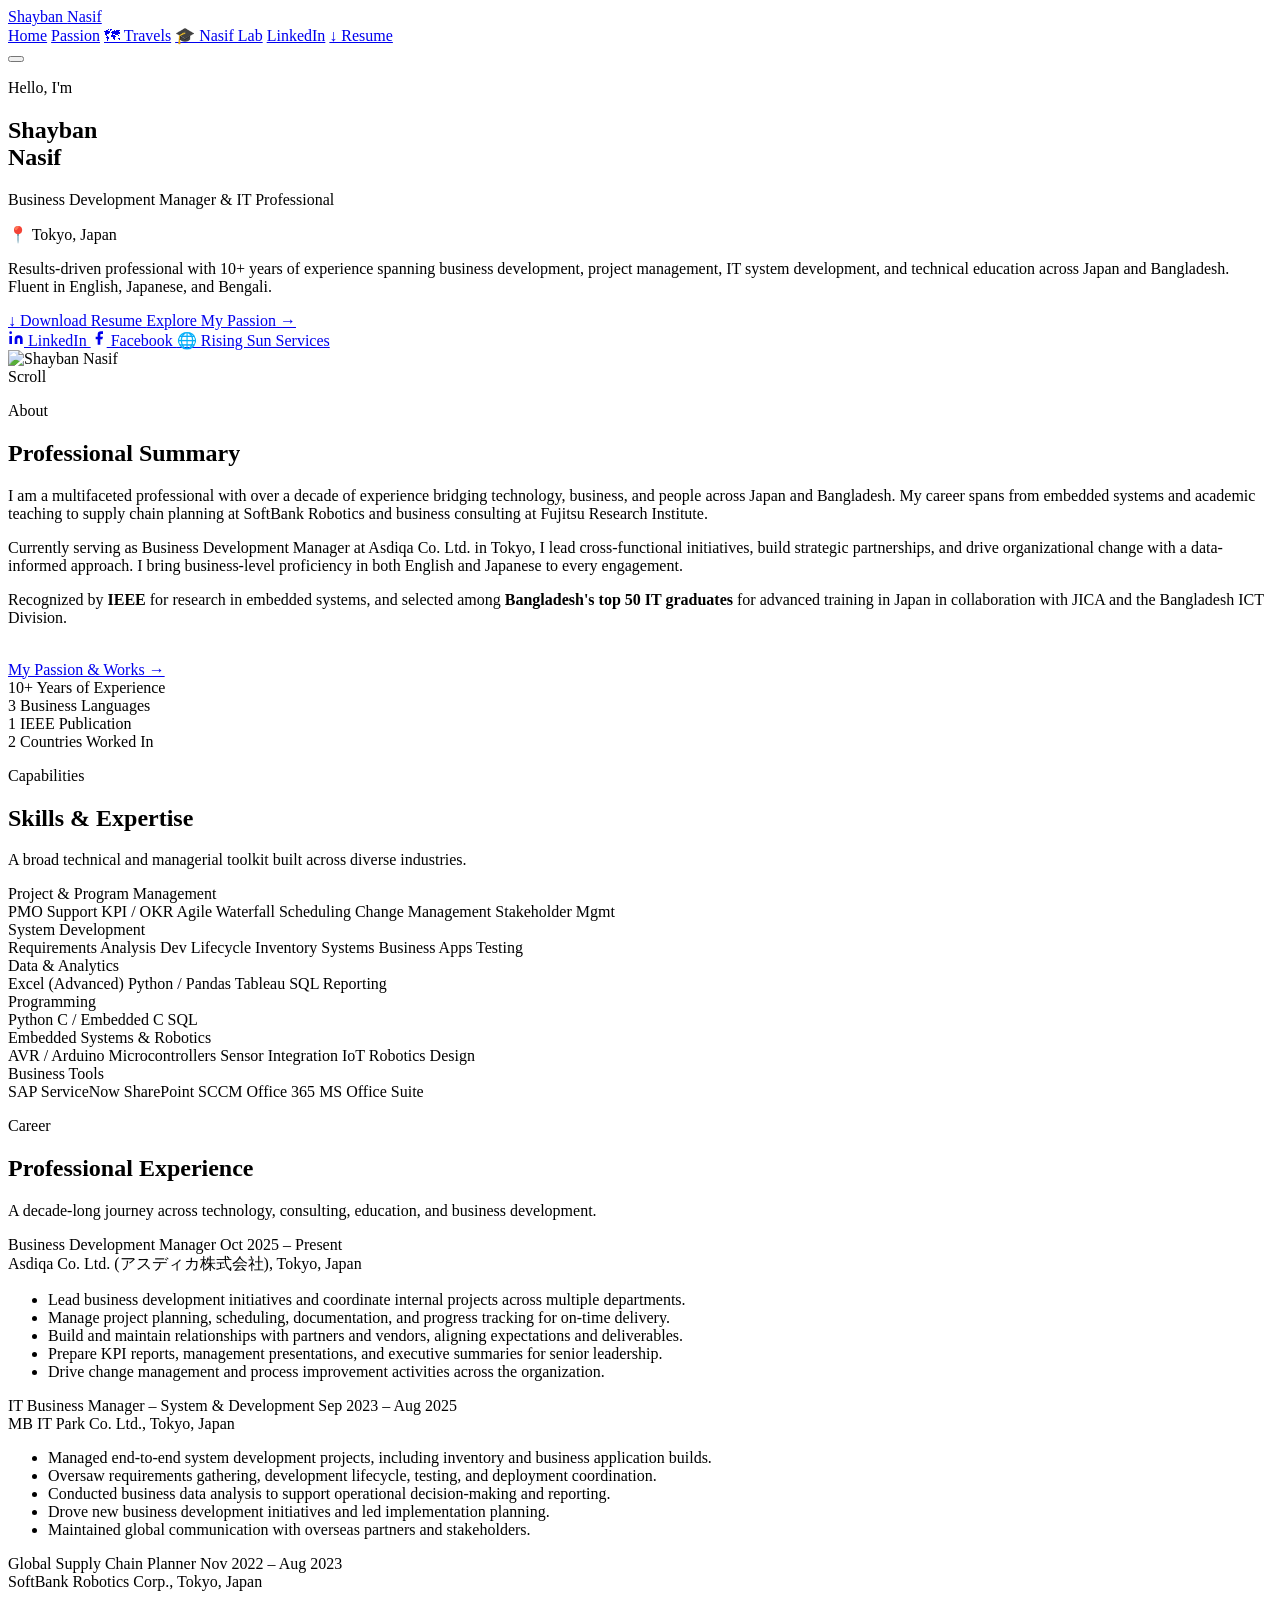
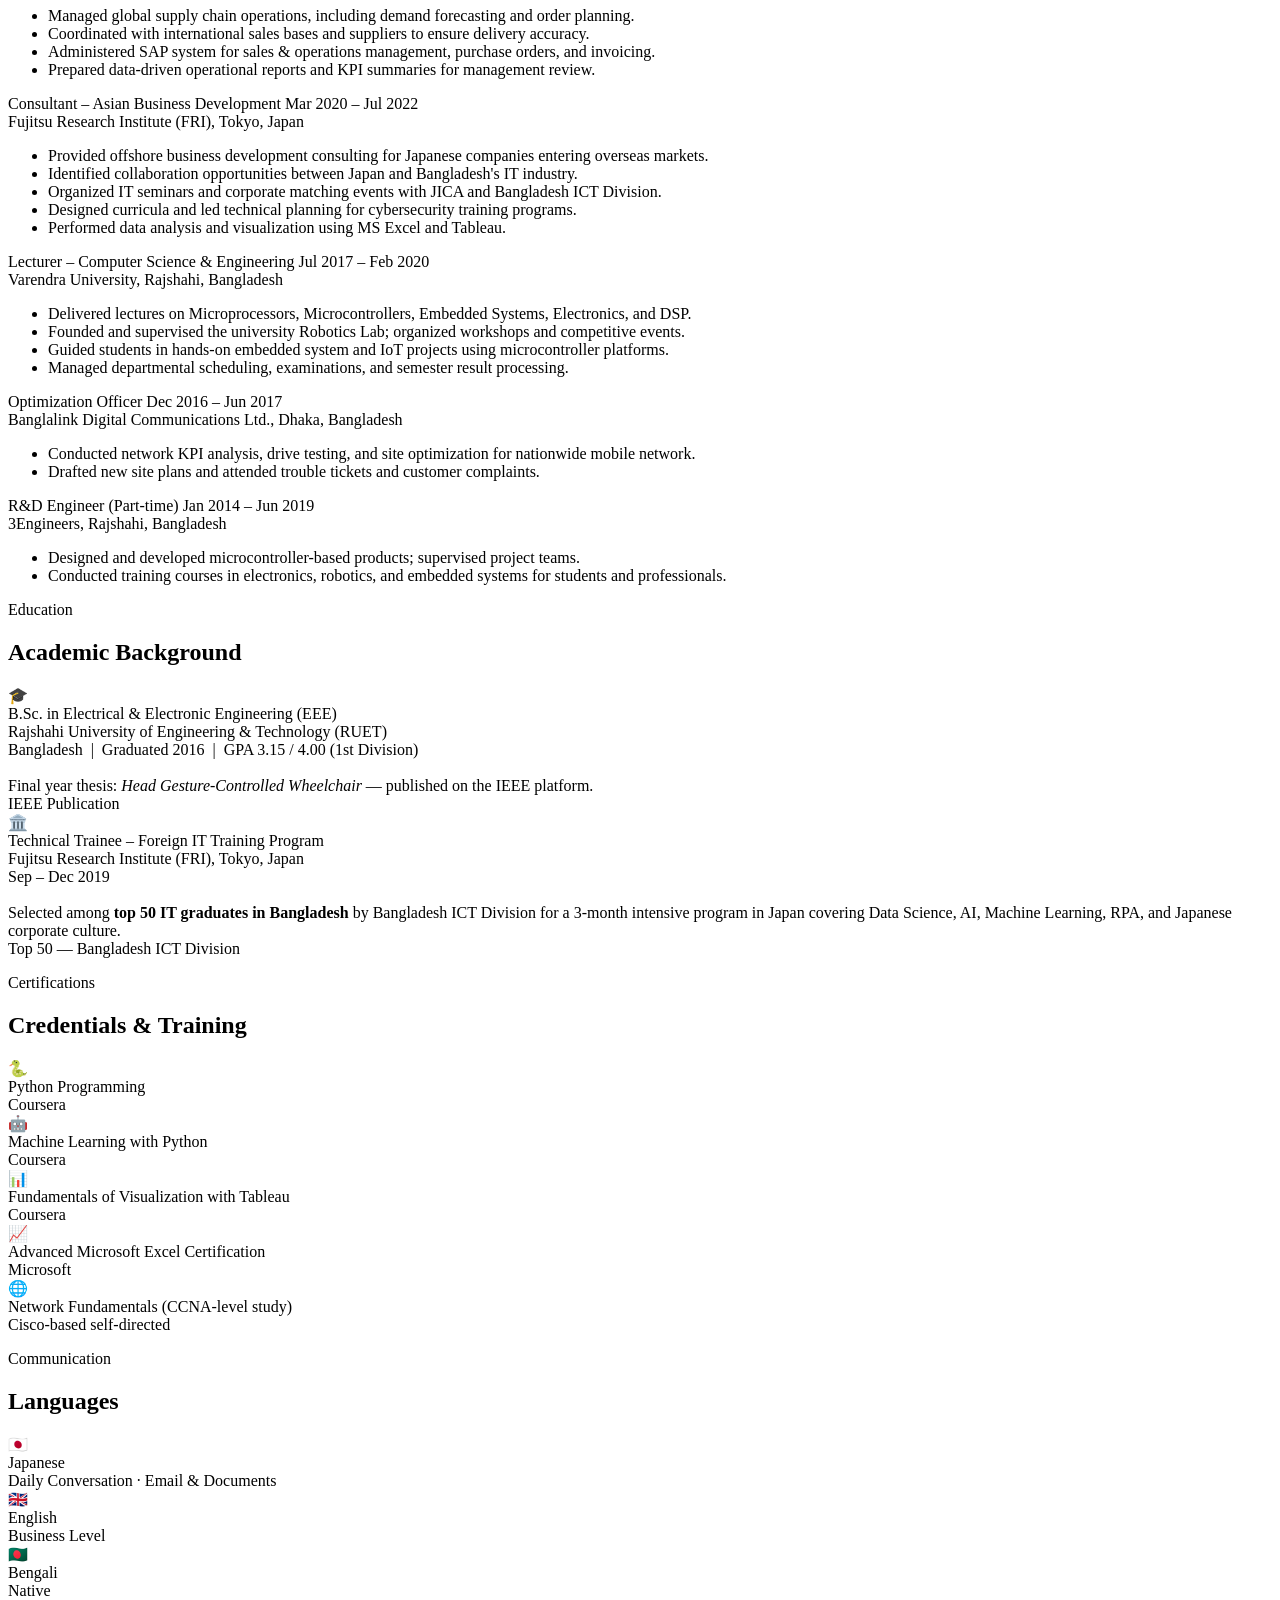
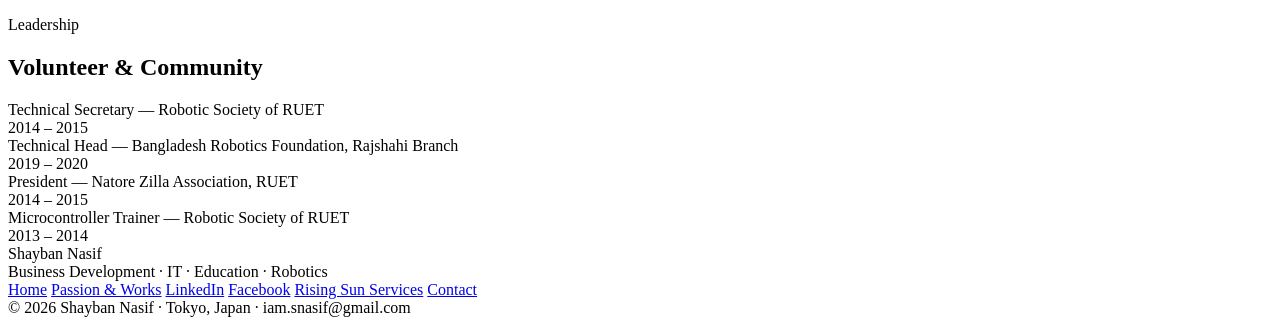
==== index.html @ 91ec0992 "Add files via upload" ====
<!DOCTYPE html>
<html lang="en">
<head>
  <meta charset="UTF-8">
  <meta name="viewport" content="width=device-width, initial-scale=1.0">
  <meta name="description" content="Shayban Nasif — Business Development Manager & IT Professional based in Tokyo, Japan.">
  <title>Shayban Nasif — Professional Profile</title>
  <link rel="stylesheet" href="css/styles.css">

  <!-- Open Graph -->
  <meta property="og:title"       content="Shayban Nasif — Professional Profile">
  <meta property="og:description" content="10+ years of experience in IT, business development & system management across Japan and Bangladesh.">
  <meta property="og:type"        content="website">
</head>
<body>

<!-- ══════════════════ NAVIGATION ══════════════════ -->
<nav class="nav">
  <a href="index.html" class="nav-logo-text">Shayban <span>Nasif</span></a>

  <div class="nav-links">
    <a href="index.html"   class="nav-link active">Home</a>
    <a href="passion.html" class="nav-link">Passion</a>
    <a href="tourism.html" class="nav-link">🗺 Travels</a>
    <a href="learn.html"   class="nav-link">🎓 Nasif Lab</a>
    <a href="https://www.linkedin.com/in/shayban-nasif-tonmoy/" target="_blank" rel="noopener"
       class="nav-link ext">LinkedIn</a>
    <a href="../Resumes/Shayban_Nasif_Resume_2026.html" download class="nav-resume-btn">
      ↓ Resume
    </a>
  </div>

  <button class="hamburger" aria-label="Toggle menu">
    <span></span><span></span><span></span>
  </button>
</nav>


<!-- ══════════════════ HERO ══════════════════ -->
<section class="hero">
  <div class="hero-grid">

    <!-- Copy -->
    <div class="hero-copy">
      <p class="hero-eyebrow">Hello, I'm</p>

      <h1 class="hero-name">Shayban<br>Nasif</h1>

      <p class="hero-title">Business Development Manager &amp; IT Professional</p>
      <p class="hero-location">
        <span>📍</span> Tokyo, Japan
      </p>

      <p class="hero-summary">
        Results-driven professional with 10+ years of experience spanning business development,
        project management, IT system development, and technical education across Japan and
        Bangladesh. Fluent in English, Japanese, and Bengali.
      </p>

      <div class="hero-actions">
        <a href="../Resumes/Shayban_Nasif_Resume_2026.html" download class="btn-primary">
          ↓ Download Resume
        </a>
        <a href="passion.html" class="btn-secondary">
          Explore My Passion →
        </a>
      </div>

      <div class="hero-social">
        <a href="https://www.linkedin.com/in/shayban-nasif-tonmoy/" target="_blank" rel="noopener"
           class="social-link">
          <svg width="16" height="16" viewBox="0 0 24 24" fill="currentColor">
            <path d="M16 8a6 6 0 0 1 6 6v7h-4v-7a2 2 0 0 0-2-2 2 2 0 0 0-2 2v7h-4v-7a6 6 0 0 1 6-6z"/>
            <rect x="2" y="9" width="4" height="12"/><circle cx="4" cy="4" r="2"/>
          </svg>
          LinkedIn
        </a>
        <span class="social-divider"></span>
        <a href="https://www.facebook.com/shaybannasif.tonmoy/" target="_blank" rel="noopener"
           class="social-link">
          <svg width="16" height="16" viewBox="0 0 24 24" fill="currentColor">
            <path d="M18 2h-3a5 5 0 0 0-5 5v3H7v4h3v8h4v-8h3l1-4h-4V7a1 1 0 0 1 1-1h3z"/>
          </svg>
          Facebook
        </a>
        <span class="social-divider"></span>
        <a href="https://risingsunservices.jp/" target="_blank" rel="noopener"
           class="social-link">
          🌐 Rising Sun Services
        </a>
      </div>
    </div>

    <!-- Photo -->
    <div class="hero-photo">
      <div class="photo-ring">
        <div class="photo-inner">
          <img src="assets/profile.jpg" alt="Shayban Nasif">
          <div class="photo-initials" style="display:none;align-items:center;justify-content:center;">SN</div>
        </div>
      </div>
    </div>

  </div><!-- /hero-grid -->

  <div class="scroll-hint">
    <span>Scroll</span>
    <div class="scroll-hint-arrow"></div>
  </div>
</section>


<!-- ══════════════════ PROFESSIONAL SUMMARY ══════════════════ -->
<section class="section section-alt" id="about">
  <div class="section-inner">

    <div class="section-header fade-in">
      <p class="section-label">About</p>
      <h2 class="section-title">Professional Summary</h2>
    </div>

    <div class="summary-grid">
      <div class="summary-text fade-in">
        <p>
          I am a multifaceted professional with over a decade of experience bridging technology,
          business, and people across Japan and Bangladesh. My career spans from embedded systems
          and academic teaching to supply chain planning at SoftBank Robotics and business
          consulting at Fujitsu Research Institute.
        </p>
        <p>
          Currently serving as Business Development Manager at Asdiqa Co. Ltd. in Tokyo, I lead
          cross-functional initiatives, build strategic partnerships, and drive organizational
          change with a data-informed approach. I bring business-level proficiency in both
          English and Japanese to every engagement.
        </p>
        <p>
          Recognized by <strong>IEEE</strong> for research in embedded systems, and selected
          among <strong>Bangladesh's top 50 IT graduates</strong> for advanced training in Japan
          in collaboration with JICA and the Bangladesh ICT Division.
        </p>
        <br>
        <a href="passion.html" class="btn-outline-navy">
          My Passion &amp; Works →
        </a>
      </div>

      <div class="stats-grid fade-in fade-in-delay-1">
        <div class="stat-card">
          <span class="stat-number">10+</span>
          <span class="stat-label">Years of Experience</span>
        </div>
        <div class="stat-card">
          <span class="stat-number">3</span>
          <span class="stat-label">Business Languages</span>
        </div>
        <div class="stat-card">
          <span class="stat-number">1</span>
          <span class="stat-label">IEEE Publication</span>
        </div>
        <div class="stat-card">
          <span class="stat-number">2</span>
          <span class="stat-label">Countries Worked In</span>
        </div>
      </div>
    </div>

  </div>
</section>


<!-- ══════════════════ CORE COMPETENCIES ══════════════════ -->
<section class="section" id="skills">
  <div class="section-inner">

    <div class="section-header fade-in">
      <p class="section-label">Capabilities</p>
      <h2 class="section-title">Skills &amp; Expertise</h2>
      <p class="section-subtitle">A broad technical and managerial toolkit built across diverse industries.</p>
    </div>

    <div class="skills-categories">

      <div class="skill-category fade-in">
        <div class="skill-cat-title">Project &amp; Program Management</div>
        <div class="skill-tags">
          <span class="skill-tag">PMO Support</span>
          <span class="skill-tag">KPI / OKR</span>
          <span class="skill-tag">Agile</span>
          <span class="skill-tag">Waterfall</span>
          <span class="skill-tag">Scheduling</span>
          <span class="skill-tag">Change Management</span>
          <span class="skill-tag">Stakeholder Mgmt</span>
        </div>
      </div>

      <div class="skill-category fade-in fade-in-delay-1">
        <div class="skill-cat-title">System Development</div>
        <div class="skill-tags">
          <span class="skill-tag">Requirements Analysis</span>
          <span class="skill-tag">Dev Lifecycle</span>
          <span class="skill-tag">Inventory Systems</span>
          <span class="skill-tag">Business Apps</span>
          <span class="skill-tag">Testing</span>
        </div>
      </div>

      <div class="skill-category fade-in fade-in-delay-2">
        <div class="skill-cat-title">Data &amp; Analytics</div>
        <div class="skill-tags">
          <span class="skill-tag">Excel (Advanced)</span>
          <span class="skill-tag">Python / Pandas</span>
          <span class="skill-tag">Tableau</span>
          <span class="skill-tag">SQL</span>
          <span class="skill-tag">Reporting</span>
        </div>
      </div>

      <div class="skill-category fade-in">
        <div class="skill-cat-title">Programming</div>
        <div class="skill-tags">
          <span class="skill-tag">Python</span>
          <span class="skill-tag">C / Embedded C</span>
          <span class="skill-tag">SQL</span>
        </div>
      </div>

      <div class="skill-category fade-in fade-in-delay-1">
        <div class="skill-cat-title">Embedded Systems &amp; Robotics</div>
        <div class="skill-tags">
          <span class="skill-tag">AVR / Arduino</span>
          <span class="skill-tag">Microcontrollers</span>
          <span class="skill-tag">Sensor Integration</span>
          <span class="skill-tag">IoT</span>
          <span class="skill-tag">Robotics Design</span>
        </div>
      </div>

      <div class="skill-category fade-in fade-in-delay-2">
        <div class="skill-cat-title">Business Tools</div>
        <div class="skill-tags">
          <span class="skill-tag">SAP</span>
          <span class="skill-tag">ServiceNow</span>
          <span class="skill-tag">SharePoint</span>
          <span class="skill-tag">SCCM</span>
          <span class="skill-tag">Office 365</span>
          <span class="skill-tag">MS Office Suite</span>
        </div>
      </div>

    </div>
  </div>
</section>


<!-- ══════════════════ EXPERIENCE ══════════════════ -->
<section class="section section-alt" id="experience">
  <div class="section-inner">

    <div class="section-header fade-in">
      <p class="section-label">Career</p>
      <h2 class="section-title">Professional Experience</h2>
      <p class="section-subtitle">A decade-long journey across technology, consulting, education, and business development.</p>
    </div>

    <div class="timeline">

      <!-- 1 -->
      <div class="timeline-item fade-in">
        <div class="timeline-dot"></div>
        <div class="timeline-card">
          <div class="timeline-header">
            <span class="timeline-title">Business Development Manager</span>
            <span class="timeline-date">Oct 2025 – Present</span>
          </div>
          <div class="timeline-company">Asdiqa Co. Ltd. (アスディカ株式会社), Tokyo, Japan</div>
          <ul class="timeline-bullets">
            <li>Lead business development initiatives and coordinate internal projects across multiple departments.</li>
            <li>Manage project planning, scheduling, documentation, and progress tracking for on-time delivery.</li>
            <li>Build and maintain relationships with partners and vendors, aligning expectations and deliverables.</li>
            <li>Prepare KPI reports, management presentations, and executive summaries for senior leadership.</li>
            <li>Drive change management and process improvement activities across the organization.</li>
          </ul>
        </div>
      </div>

      <!-- 2 -->
      <div class="timeline-item fade-in">
        <div class="timeline-dot"></div>
        <div class="timeline-card">
          <div class="timeline-header">
            <span class="timeline-title">IT Business Manager – System &amp; Development</span>
            <span class="timeline-date">Sep 2023 – Aug 2025</span>
          </div>
          <div class="timeline-company">MB IT Park Co. Ltd., Tokyo, Japan</div>
          <ul class="timeline-bullets">
            <li>Managed end-to-end system development projects, including inventory and business application builds.</li>
            <li>Oversaw requirements gathering, development lifecycle, testing, and deployment coordination.</li>
            <li>Conducted business data analysis to support operational decision-making and reporting.</li>
            <li>Drove new business development initiatives and led implementation planning.</li>
            <li>Maintained global communication with overseas partners and stakeholders.</li>
          </ul>
        </div>
      </div>

      <!-- 3 -->
      <div class="timeline-item fade-in">
        <div class="timeline-dot"></div>
        <div class="timeline-card">
          <div class="timeline-header">
            <span class="timeline-title">Global Supply Chain Planner</span>
            <span class="timeline-date">Nov 2022 – Aug 2023</span>
          </div>
          <div class="timeline-company">SoftBank Robotics Corp., Tokyo, Japan</div>
          <ul class="timeline-bullets">
            <li>Managed global supply chain operations, including demand forecasting and order planning.</li>
            <li>Coordinated with international sales bases and suppliers to ensure delivery accuracy.</li>
            <li>Administered SAP system for sales &amp; operations management, purchase orders, and invoicing.</li>
            <li>Prepared data-driven operational reports and KPI summaries for management review.</li>
          </ul>
        </div>
      </div>

      <!-- 4 -->
      <div class="timeline-item fade-in">
        <div class="timeline-dot"></div>
        <div class="timeline-card">
          <div class="timeline-header">
            <span class="timeline-title">Consultant – Asian Business Development</span>
            <span class="timeline-date">Mar 2020 – Jul 2022</span>
          </div>
          <div class="timeline-company">Fujitsu Research Institute (FRI), Tokyo, Japan</div>
          <ul class="timeline-bullets">
            <li>Provided offshore business development consulting for Japanese companies entering overseas markets.</li>
            <li>Identified collaboration opportunities between Japan and Bangladesh's IT industry.</li>
            <li>Organized IT seminars and corporate matching events with JICA and Bangladesh ICT Division.</li>
            <li>Designed curricula and led technical planning for cybersecurity training programs.</li>
            <li>Performed data analysis and visualization using MS Excel and Tableau.</li>
          </ul>
        </div>
      </div>

      <!-- 5 -->
      <div class="timeline-item fade-in">
        <div class="timeline-dot"></div>
        <div class="timeline-card">
          <div class="timeline-header">
            <span class="timeline-title">Lecturer – Computer Science &amp; Engineering</span>
            <span class="timeline-date">Jul 2017 – Feb 2020</span>
          </div>
          <div class="timeline-company">Varendra University, Rajshahi, Bangladesh</div>
          <ul class="timeline-bullets">
            <li>Delivered lectures on Microprocessors, Microcontrollers, Embedded Systems, Electronics, and DSP.</li>
            <li>Founded and supervised the university Robotics Lab; organized workshops and competitive events.</li>
            <li>Guided students in hands-on embedded system and IoT projects using microcontroller platforms.</li>
            <li>Managed departmental scheduling, examinations, and semester result processing.</li>
          </ul>
        </div>
      </div>

      <!-- 6 -->
      <div class="timeline-item fade-in">
        <div class="timeline-dot"></div>
        <div class="timeline-card">
          <div class="timeline-header">
            <span class="timeline-title">Optimization Officer</span>
            <span class="timeline-date">Dec 2016 – Jun 2017</span>
          </div>
          <div class="timeline-company">Banglalink Digital Communications Ltd., Dhaka, Bangladesh</div>
          <ul class="timeline-bullets">
            <li>Conducted network KPI analysis, drive testing, and site optimization for nationwide mobile network.</li>
            <li>Drafted new site plans and attended trouble tickets and customer complaints.</li>
          </ul>
        </div>
      </div>

      <!-- 7 -->
      <div class="timeline-item fade-in">
        <div class="timeline-dot"></div>
        <div class="timeline-card">
          <div class="timeline-header">
            <span class="timeline-title">R&amp;D Engineer (Part-time)</span>
            <span class="timeline-date">Jan 2014 – Jun 2019</span>
          </div>
          <div class="timeline-company">3Engineers, Rajshahi, Bangladesh</div>
          <ul class="timeline-bullets">
            <li>Designed and developed microcontroller-based products; supervised project teams.</li>
            <li>Conducted training courses in electronics, robotics, and embedded systems for students and professionals.</li>
          </ul>
        </div>
      </div>

    </div><!-- /timeline -->
  </div>
</section>


<!-- ══════════════════ EDUCATION ══════════════════ -->
<section class="section" id="education">
  <div class="section-inner">

    <div class="section-header fade-in">
      <p class="section-label">Education</p>
      <h2 class="section-title">Academic Background</h2>
    </div>

    <div class="edu-grid">

      <div class="edu-card fade-in">
        <div class="edu-icon">🎓</div>
        <div class="edu-degree">B.Sc. in Electrical &amp; Electronic Engineering (EEE)</div>
        <div class="edu-school">Rajshahi University of Engineering &amp; Technology (RUET)</div>
        <div class="edu-detail">
          Bangladesh &nbsp;|&nbsp; Graduated 2016 &nbsp;|&nbsp; GPA 3.15 / 4.00 (1st Division)<br><br>
          Final year thesis: <em>Head Gesture-Controlled Wheelchair</em> — published on the
          IEEE platform.
        </div>
        <span class="edu-badge">IEEE Publication</span>
      </div>

      <div class="edu-card fade-in fade-in-delay-1">
        <div class="edu-icon">🏛️</div>
        <div class="edu-degree">Technical Trainee – Foreign IT Training Program</div>
        <div class="edu-school">Fujitsu Research Institute (FRI), Tokyo, Japan</div>
        <div class="edu-detail">
          Sep – Dec 2019<br><br>
          Selected among <strong>top 50 IT graduates in Bangladesh</strong> by Bangladesh ICT Division
          for a 3-month intensive program in Japan covering Data Science, AI, Machine Learning, RPA,
          and Japanese corporate culture.
        </div>
        <span class="edu-badge">Top 50 — Bangladesh ICT Division</span>
      </div>

    </div>
  </div>
</section>


<!-- ══════════════════ CERTIFICATIONS ══════════════════ -->
<section class="section section-alt" id="certifications">
  <div class="section-inner">

    <div class="section-header fade-in">
      <p class="section-label">Certifications</p>
      <h2 class="section-title">Credentials &amp; Training</h2>
    </div>

    <div class="cert-list">
      <div class="cert-item fade-in">
        <span class="cert-icon">🐍</span>
        <div>
          <div class="cert-name">Python Programming</div>
          <div class="cert-source">Coursera</div>
        </div>
      </div>
      <div class="cert-item fade-in fade-in-delay-1">
        <span class="cert-icon">🤖</span>
        <div>
          <div class="cert-name">Machine Learning with Python</div>
          <div class="cert-source">Coursera</div>
        </div>
      </div>
      <div class="cert-item fade-in fade-in-delay-2">
        <span class="cert-icon">📊</span>
        <div>
          <div class="cert-name">Fundamentals of Visualization with Tableau</div>
          <div class="cert-source">Coursera</div>
        </div>
      </div>
      <div class="cert-item fade-in">
        <span class="cert-icon">📈</span>
        <div>
          <div class="cert-name">Advanced Microsoft Excel Certification</div>
          <div class="cert-source">Microsoft</div>
        </div>
      </div>
      <div class="cert-item fade-in fade-in-delay-1">
        <span class="cert-icon">🌐</span>
        <div>
          <div class="cert-name">Network Fundamentals (CCNA-level study)</div>
          <div class="cert-source">Cisco-based self-directed</div>
        </div>
      </div>
    </div>

  </div>
</section>


<!-- ══════════════════ LANGUAGES ══════════════════ -->
<section class="section" id="languages">
  <div class="section-inner">

    <div class="section-header fade-in">
      <p class="section-label">Communication</p>
      <h2 class="section-title">Languages</h2>
    </div>

    <div class="lang-grid">
      <div class="lang-card fade-in">
        <div class="lang-flag">🇯🇵</div>
        <div class="lang-name">Japanese</div>
        <div class="lang-level">Daily Conversation · Email & Documents</div>
      </div>
      <div class="lang-card fade-in fade-in-delay-1">
        <div class="lang-flag">🇬🇧</div>
        <div class="lang-name">English</div>
        <div class="lang-level">Business Level</div>
      </div>
      <div class="lang-card fade-in fade-in-delay-2">
        <div class="lang-flag">🇧🇩</div>
        <div class="lang-name">Bengali</div>
        <div class="lang-level">Native</div>
      </div>
    </div>

  </div>
</section>


<!-- ══════════════════ VOLUNTEER ══════════════════ -->
<section class="section section-alt" id="volunteer">
  <div class="section-inner">

    <div class="section-header fade-in">
      <p class="section-label">Leadership</p>
      <h2 class="section-title">Volunteer &amp; Community</h2>
    </div>

    <div class="vol-grid">
      <div class="vol-item fade-in">
        <div class="vol-dot"></div>
        <div>
          <div class="vol-text">Technical Secretary — Robotic Society of RUET</div>
          <div class="vol-year">2014 – 2015</div>
        </div>
      </div>
      <div class="vol-item fade-in fade-in-delay-1">
        <div class="vol-dot"></div>
        <div>
          <div class="vol-text">Technical Head — Bangladesh Robotics Foundation, Rajshahi Branch</div>
          <div class="vol-year">2019 – 2020</div>
        </div>
      </div>
      <div class="vol-item fade-in fade-in-delay-2">
        <div class="vol-dot"></div>
        <div>
          <div class="vol-text">President — Natore Zilla Association, RUET</div>
          <div class="vol-year">2014 – 2015</div>
        </div>
      </div>
      <div class="vol-item fade-in">
        <div class="vol-dot"></div>
        <div>
          <div class="vol-text">Microcontroller Trainer — Robotic Society of RUET</div>
          <div class="vol-year">2013 – 2014</div>
        </div>
      </div>
    </div>

  </div>
</section>


<!-- ══════════════════ FOOTER ══════════════════ -->
<footer class="footer">
  <div class="footer-inner">
    <div>
      <div class="footer-name">Shayban Nasif</div>
      <div class="footer-tagline">Business Development · IT · Education · Robotics</div>
    </div>
    <div class="footer-links">
      <a href="index.html"   class="footer-link">Home</a>
      <a href="passion.html" class="footer-link">Passion &amp; Works</a>
      <a href="https://www.linkedin.com/in/shayban-nasif-tonmoy/" target="_blank" rel="noopener"
         class="footer-link">LinkedIn</a>
      <a href="https://www.facebook.com/shaybannasif.tonmoy/" target="_blank" rel="noopener"
         class="footer-link">Facebook</a>
      <a href="https://risingsunservices.jp/" target="_blank" rel="noopener"
         class="footer-link">Rising Sun Services</a>
      <a href="mailto:iam.snasif@gmail.com" class="footer-link">Contact</a>
    </div>
    <div class="footer-copy">
      © 2026 Shayban Nasif · Tokyo, Japan · iam.snasif@gmail.com
    </div>
  </div>
</footer>

<script src="js/main.js"></script>
</body>
</html>
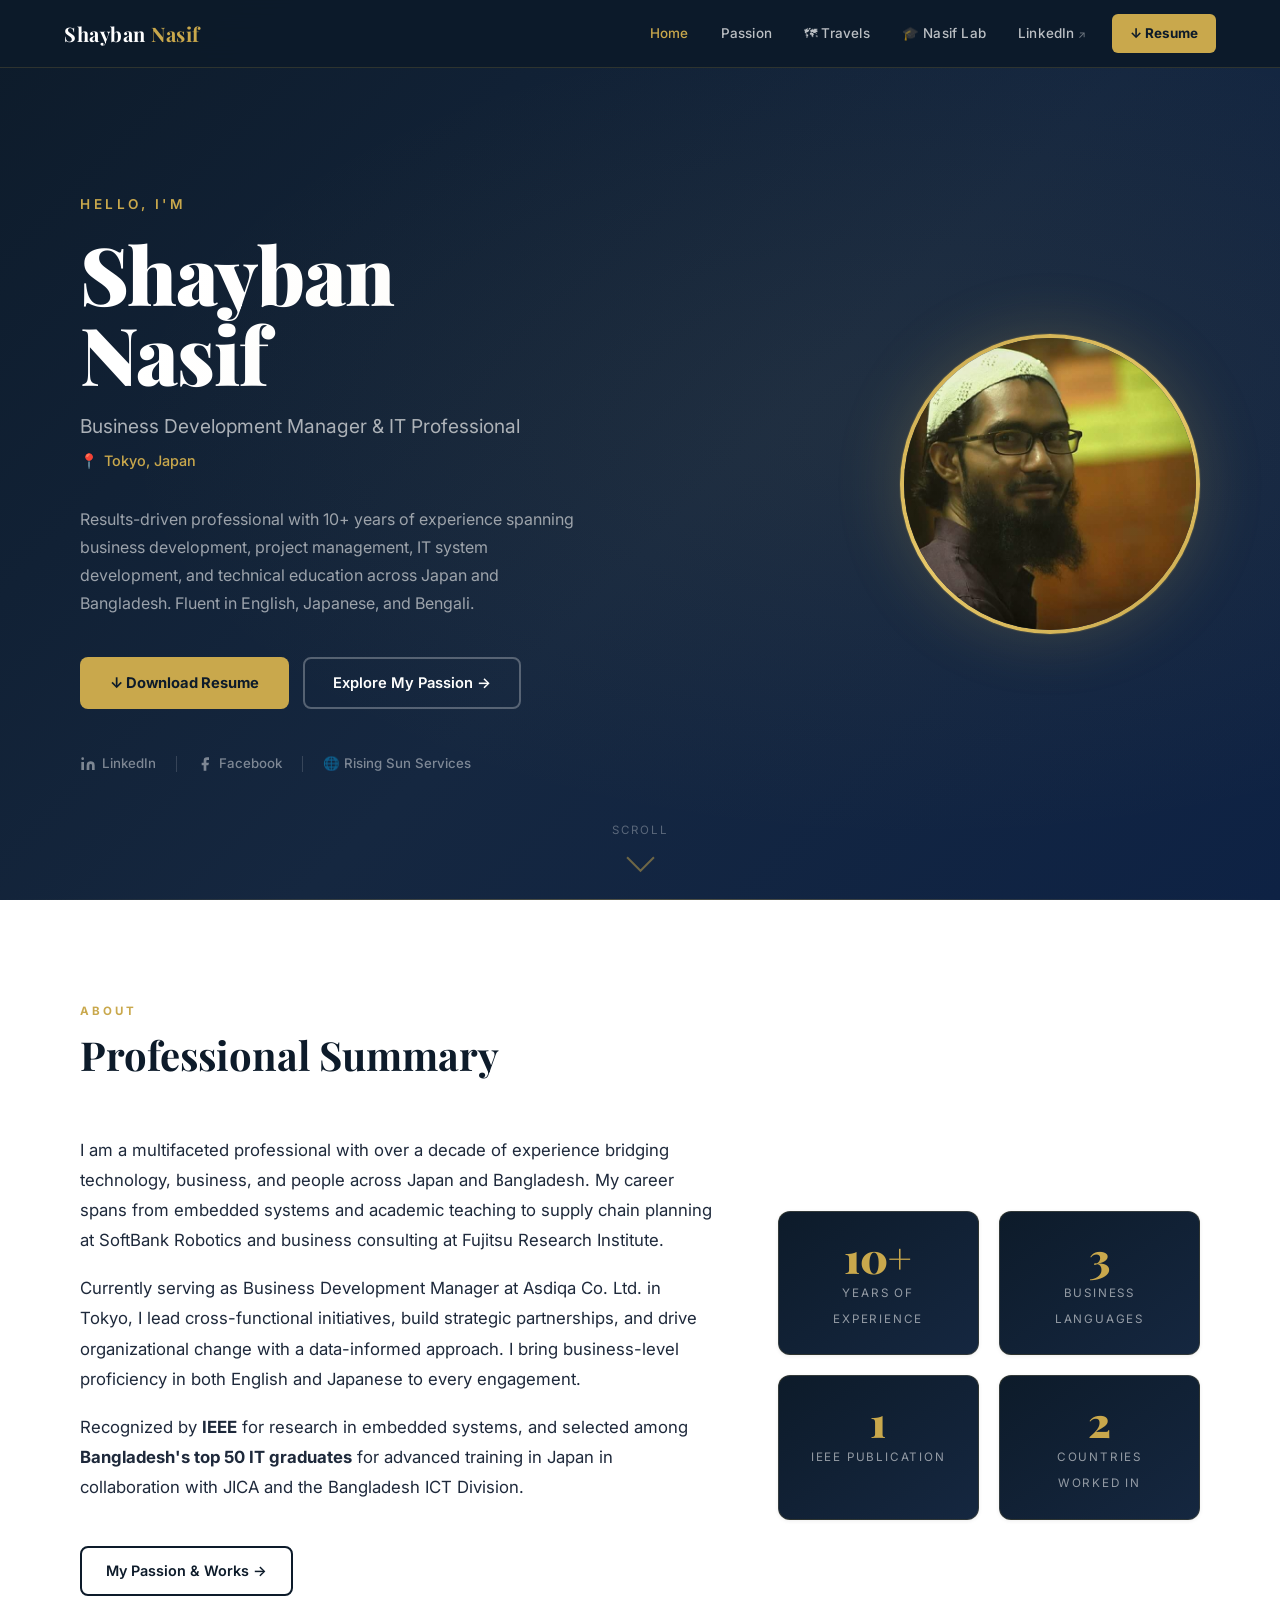
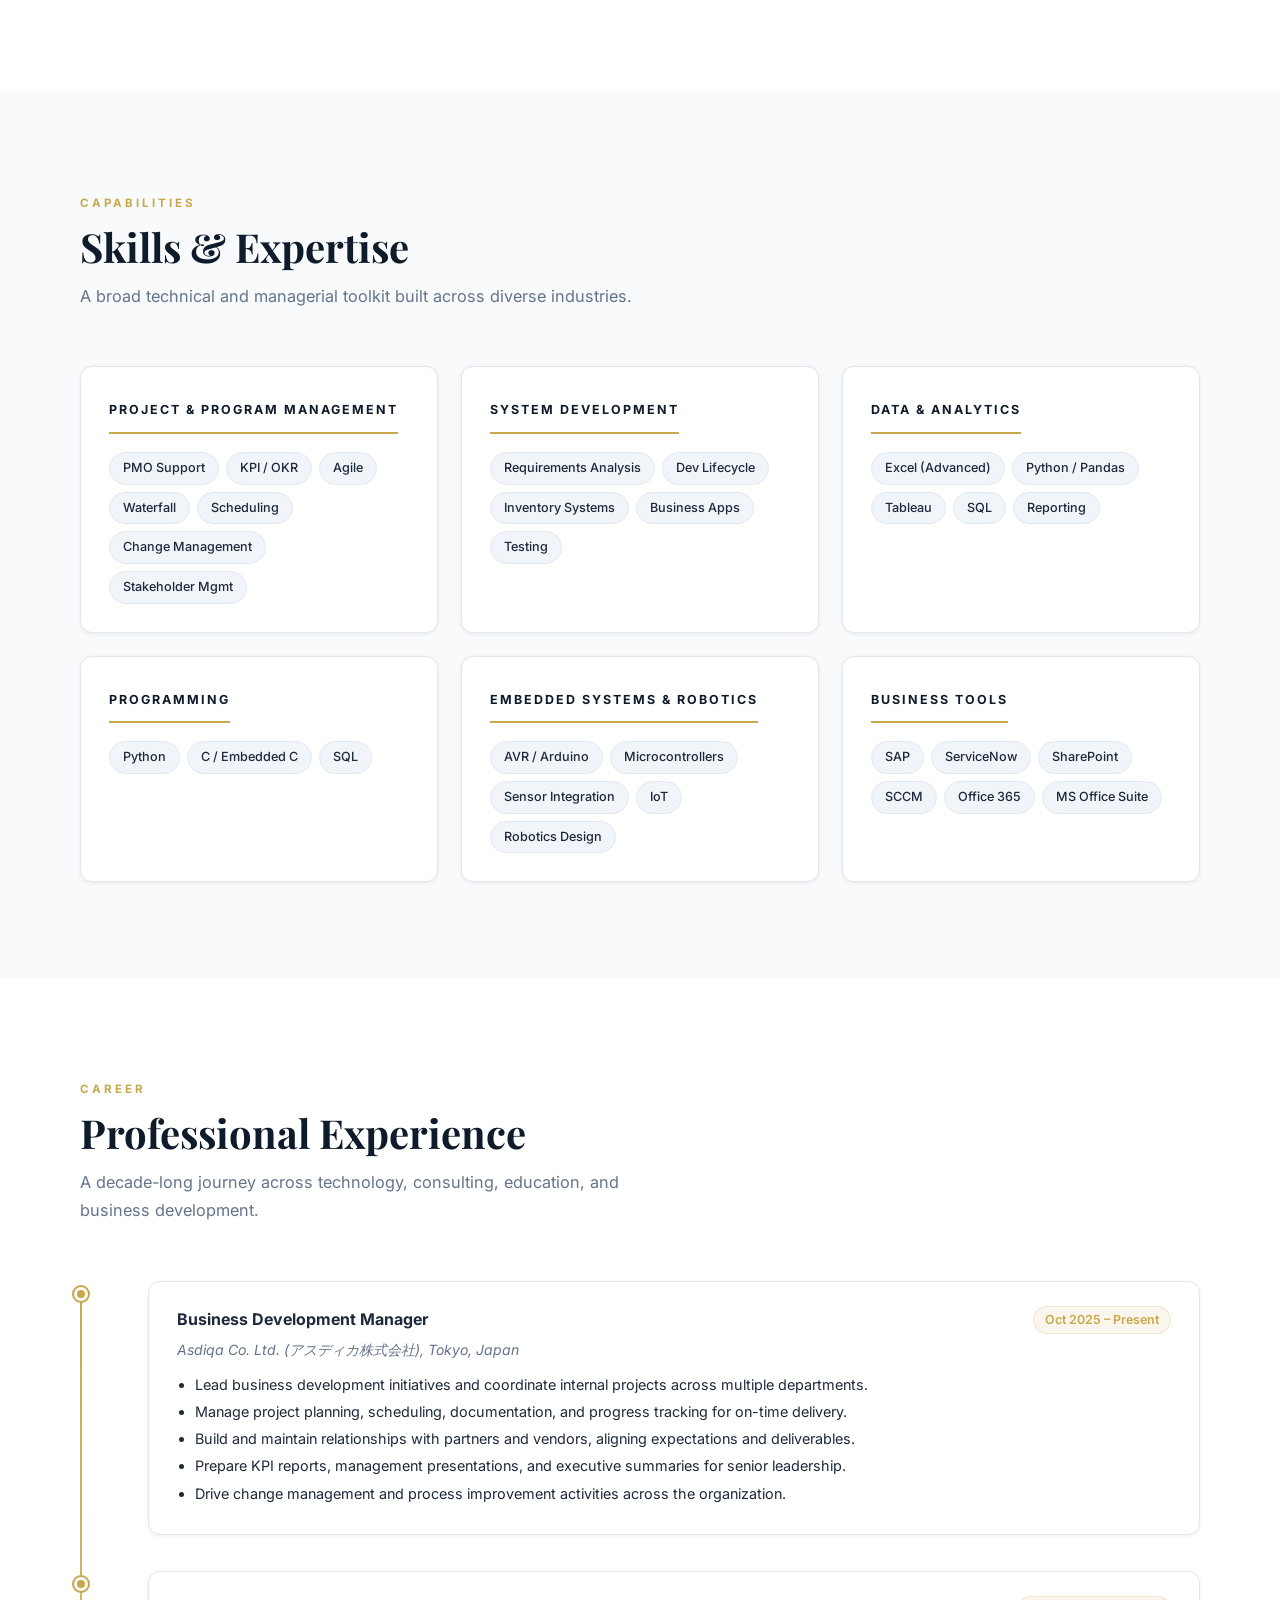
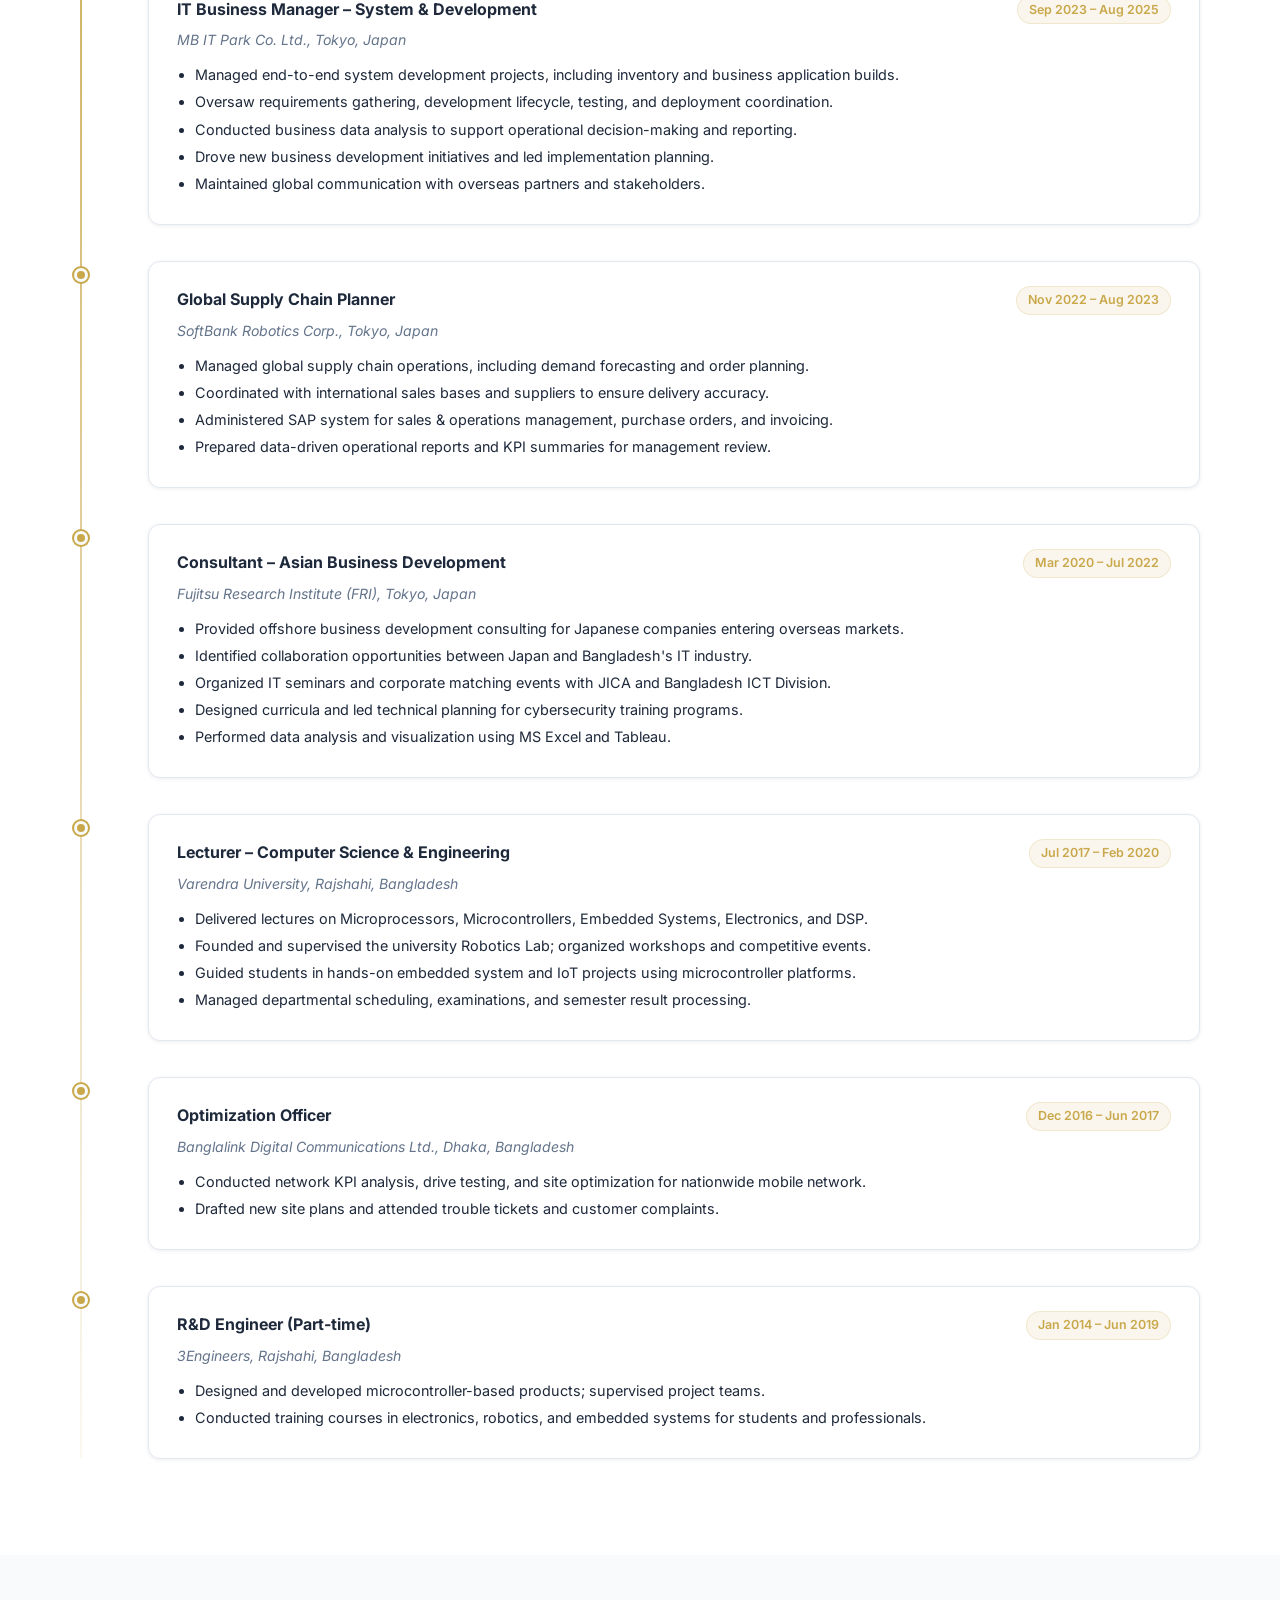
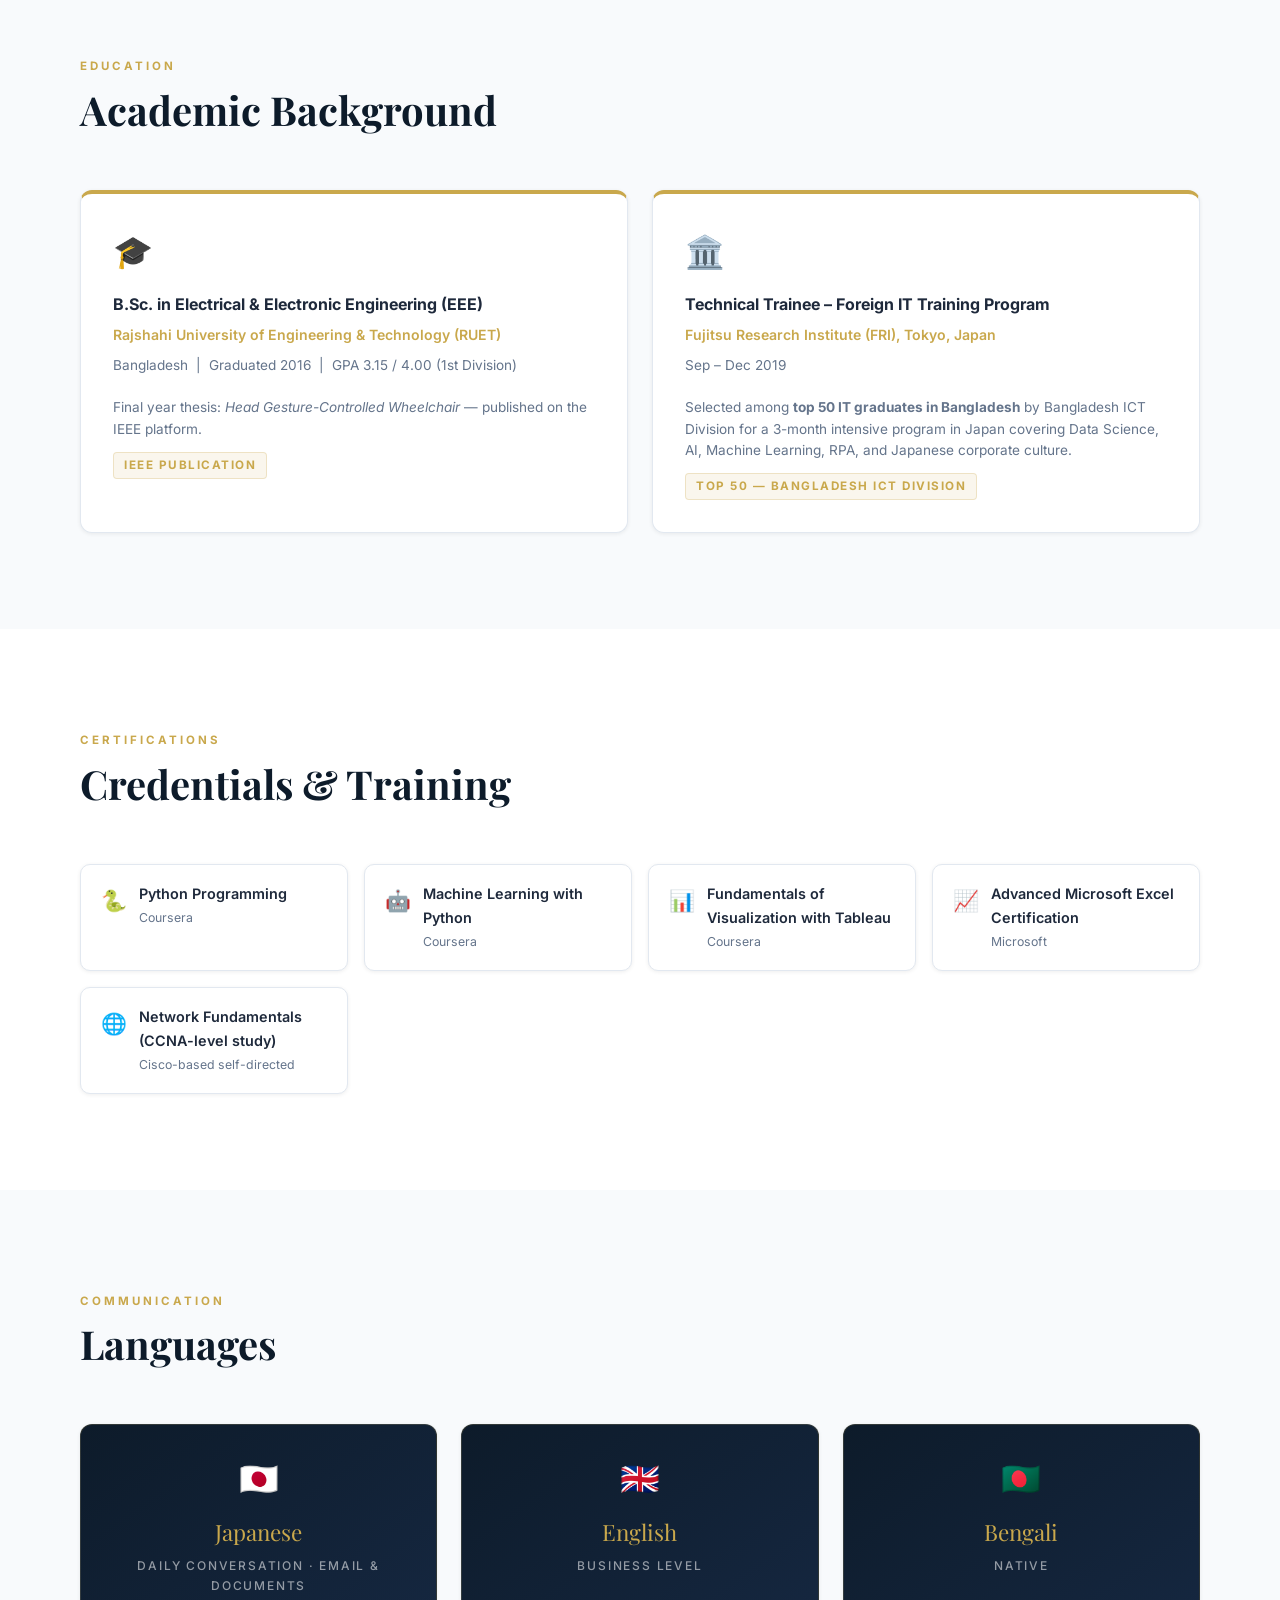
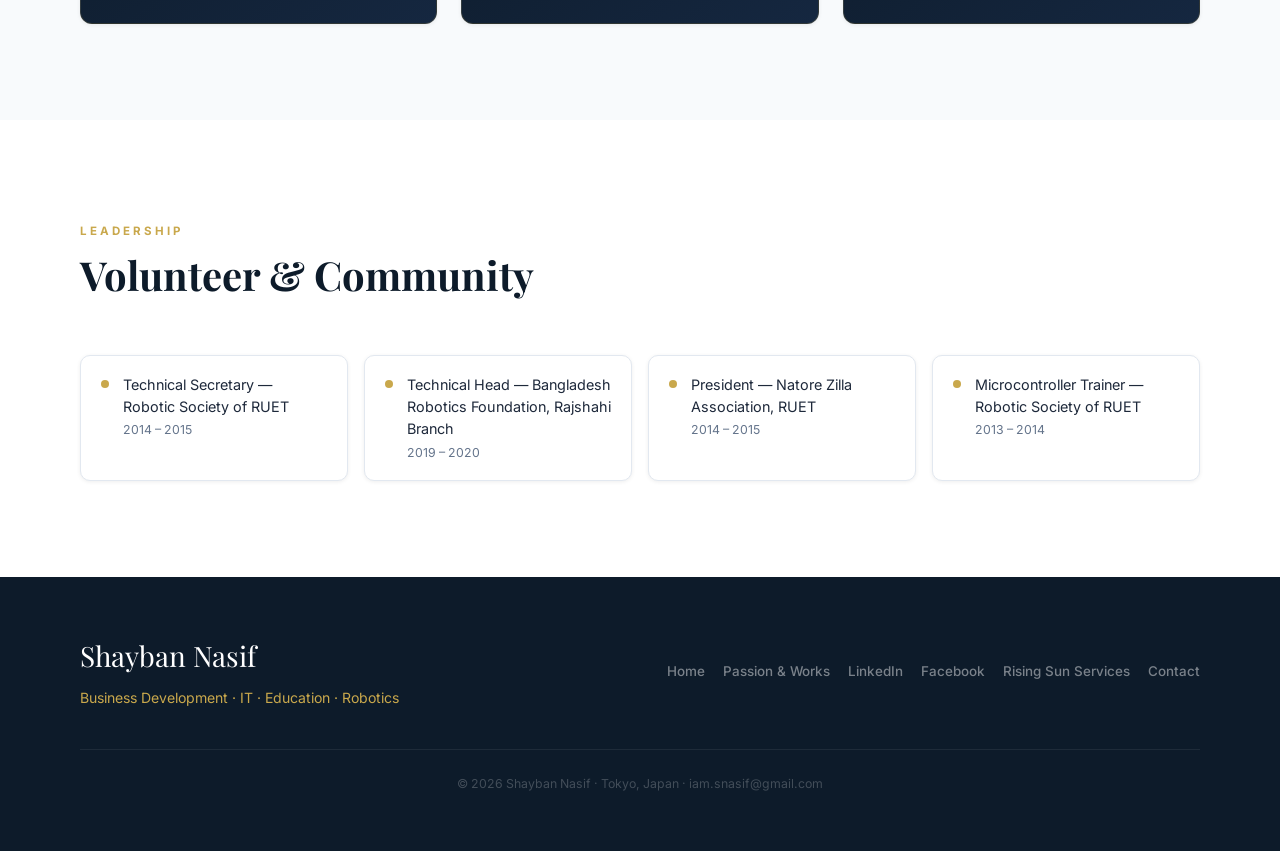
==== commit da164f2f: "resume source edit" ====
--- a/index.html
+++ b/index.html
@@ -25,7 +25,7 @@
     <a href="learn.html"   class="nav-link">🎓 Nasif Lab</a>
     <a href="https://www.linkedin.com/in/shayban-nasif-tonmoy/" target="_blank" rel="noopener"
        class="nav-link ext">LinkedIn</a>
-    <a href="../Resumes/Shayban_Nasif_Resume_2026.html" download class="nav-resume-btn">
+    <a href="assets/Shayban Nasif_Resume.pdf" download class="nav-resume-btn">
       ↓ Resume
     </a>
   </div>
@@ -58,7 +58,7 @@
       </p>
 
       <div class="hero-actions">
-        <a href="../Resumes/Shayban_Nasif_Resume_2026.html" download class="btn-primary">
+        <a href="assets/Shayban Nasif_Resume.pdf" download class="btn-primary">
           ↓ Download Resume
         </a>
         <a href="passion.html" class="btn-secondary">
--- a/css/styles.css
+++ b/css/styles.css
@@ -0,0 +1,816 @@
+/* ============================================================
+   SHAYBAN NASIF — Personal Website · Shared Stylesheet
+   ============================================================ */
+
+@import url('https://fonts.googleapis.com/css2?family=Inter:wght@300;400;500;600;700;800&family=Playfair+Display:ital,wght@0,700;0,900;1,700&display=swap');
+
+/* ─── Design Tokens ─── */
+:root {
+  --navy:        #0d1b2a;
+  --navy-mid:    #152740;
+  --navy-light:  #1e3a6e;
+  --gold:        #c9a84c;
+  --gold-light:  #e8c96a;
+  --gold-pale:   rgba(201, 168, 76, 0.10);
+  --white:       #ffffff;
+  --off-white:   #f8fafc;
+  --light-gray:  #f1f5f9;
+  --border:      #e2e8f0;
+  --text:        #1e293b;
+  --text-muted:  #64748b;
+  --shadow-sm:   0 1px 4px rgba(0,0,0,0.07);
+  --shadow:      0 4px 24px rgba(0,0,0,0.10);
+  --shadow-lg:   0 12px 48px rgba(0,0,0,0.16);
+  --radius:      12px;
+  --t:           0.3s ease;
+}
+
+/* ─── Reset ─── */
+*, *::before, *::after { margin: 0; padding: 0; box-sizing: border-box; }
+html { scroll-behavior: smooth; font-size: 16px; }
+a    { color: inherit; text-decoration: none; }
+img  { max-width: 100%; display: block; }
+ul   { list-style: none; }
+body {
+  font-family: 'Inter', -apple-system, BlinkMacSystemFont, 'Segoe UI', sans-serif;
+  color: var(--text);
+  background: var(--off-white);
+  line-height: 1.65;
+  -webkit-font-smoothing: antialiased;
+}
+
+/* ─── Typography helpers ─── */
+h1, h2, h3, h4 {
+  font-family: 'Playfair Display', Georgia, serif;
+  line-height: 1.2;
+}
+
+.section-label {
+  display: inline-block;
+  font-size: 0.72rem;
+  font-weight: 700;
+  letter-spacing: 3px;
+  text-transform: uppercase;
+  color: var(--gold);
+  margin-bottom: 0.6rem;
+}
+
+.section-title {
+  font-size: clamp(1.75rem, 4vw, 2.5rem);
+  color: var(--navy);
+  margin-bottom: 0.75rem;
+}
+
+.section-subtitle {
+  font-size: 1.02rem;
+  color: var(--text-muted);
+  max-width: 580px;
+  line-height: 1.7;
+}
+
+/* ─── Navigation ─── */
+.nav {
+  position: fixed;
+  top: 0; left: 0; right: 0;
+  z-index: 1000;
+  height: 68px;
+  display: flex;
+  align-items: center;
+  justify-content: space-between;
+  padding: 0 5%;
+  background: rgba(13, 27, 42, 0.96);
+  backdrop-filter: blur(14px);
+  -webkit-backdrop-filter: blur(14px);
+  border-bottom: 1px solid rgba(201, 168, 76, 0.18);
+  transition: background var(--t);
+}
+
+.nav-logo-text {
+  font-family: 'Playfair Display', Georgia, serif;
+  font-size: 1.25rem;
+  font-weight: 700;
+  color: var(--white);
+  letter-spacing: 0.5px;
+}
+.nav-logo-text span { color: var(--gold); }
+
+.nav-links {
+  display: flex;
+  align-items: center;
+  gap: 4px;
+}
+
+.nav-link {
+  font-size: 0.84rem;
+  font-weight: 500;
+  color: rgba(255,255,255,0.72);
+  padding: 7px 14px;
+  border-radius: 6px;
+  transition: all var(--t);
+  letter-spacing: 0.2px;
+}
+.nav-link:hover { color: var(--white); background: rgba(201,168,76,0.12); }
+.nav-link.active { color: var(--gold); }
+.nav-link.ext::after { content: ' ↗'; font-size: 0.75em; opacity: 0.55; }
+
+.nav-resume-btn {
+  display: inline-flex;
+  align-items: center;
+  gap: 6px;
+  background: var(--gold);
+  color: var(--navy);
+  font-size: 0.84rem;
+  font-weight: 700;
+  padding: 8px 18px;
+  border-radius: 6px;
+  margin-left: 8px;
+  transition: all var(--t);
+}
+.nav-resume-btn:hover {
+  background: var(--gold-light);
+  transform: translateY(-1px);
+  box-shadow: 0 4px 16px rgba(201,168,76,0.3);
+}
+
+.hamburger {
+  display: none;
+  flex-direction: column;
+  gap: 5px;
+  cursor: pointer;
+  padding: 5px;
+  z-index: 10;
+}
+.hamburger span {
+  display: block;
+  width: 24px;
+  height: 2px;
+  background: var(--white);
+  transition: all var(--t);
+  transform-origin: center;
+}
+.hamburger.active span:nth-child(1) { transform: translateY(7px) rotate(45deg); }
+.hamburger.active span:nth-child(2) { opacity: 0; }
+.hamburger.active span:nth-child(3) { transform: translateY(-7px) rotate(-45deg); }
+
+/* ─── Section scaffold ─── */
+.section { padding: 6rem 5%; }
+.section-alt { background: var(--white); }
+.section-inner { max-width: 1120px; margin: 0 auto; }
+.section-header { margin-bottom: 3.5rem; }
+
+/* ─── Buttons ─── */
+.btn-primary {
+  display: inline-flex;
+  align-items: center;
+  gap: 8px;
+  background: var(--gold);
+  color: var(--navy);
+  font-weight: 700;
+  font-size: 0.92rem;
+  padding: 14px 30px;
+  border-radius: 8px;
+  transition: all var(--t);
+}
+.btn-primary:hover {
+  background: var(--gold-light);
+  transform: translateY(-2px);
+  box-shadow: 0 8px 28px rgba(201,168,76,0.35);
+}
+
+.btn-secondary {
+  display: inline-flex;
+  align-items: center;
+  gap: 8px;
+  border: 2px solid rgba(255,255,255,0.28);
+  color: var(--white);
+  font-weight: 600;
+  font-size: 0.92rem;
+  padding: 12px 28px;
+  border-radius: 8px;
+  transition: all var(--t);
+}
+.btn-secondary:hover {
+  border-color: var(--gold);
+  color: var(--gold);
+  transform: translateY(-2px);
+}
+
+.btn-outline-navy {
+  display: inline-flex;
+  align-items: center;
+  gap: 8px;
+  border: 2px solid var(--navy);
+  color: var(--navy);
+  font-weight: 600;
+  font-size: 0.9rem;
+  padding: 11px 24px;
+  border-radius: 8px;
+  transition: all var(--t);
+}
+.btn-outline-navy:hover {
+  background: var(--navy);
+  color: var(--white);
+  transform: translateY(-2px);
+}
+
+/* ─── Hero ─── */
+.hero {
+  min-height: 100vh;
+  background: linear-gradient(135deg, #0d1b2a 0%, #152740 55%, #0e2244 100%);
+  display: flex;
+  align-items: center;
+  padding: 0 5%;
+  padding-top: 68px;
+  position: relative;
+  overflow: hidden;
+}
+.hero::before {
+  content: '';
+  position: absolute;
+  inset: 0;
+  background: radial-gradient(ellipse at 72% 48%, rgba(201,168,76,0.07) 0%, transparent 62%);
+  pointer-events: none;
+}
+.hero::after {
+  content: '';
+  position: absolute;
+  bottom: 0; left: 0; right: 0;
+  height: 1px;
+  background: linear-gradient(90deg, transparent, rgba(201,168,76,0.35), transparent);
+}
+
+.hero-grid {
+  display: grid;
+  grid-template-columns: 1fr auto;
+  gap: 5rem;
+  align-items: center;
+  max-width: 1120px;
+  margin: 0 auto;
+  width: 100%;
+  padding: 5rem 0;
+}
+
+.hero-eyebrow {
+  font-size: 0.85rem;
+  font-weight: 600;
+  letter-spacing: 3.5px;
+  text-transform: uppercase;
+  color: var(--gold);
+  margin-bottom: 1.1rem;
+}
+
+.hero-name {
+  font-family: 'Playfair Display', Georgia, serif;
+  font-size: clamp(2.8rem, 6.5vw, 5rem);
+  font-weight: 900;
+  color: var(--white);
+  line-height: 1.0;
+  margin-bottom: 1.1rem;
+  letter-spacing: -1px;
+}
+
+.hero-title {
+  font-size: clamp(1rem, 2.5vw, 1.2rem);
+  color: rgba(255,255,255,0.65);
+  font-weight: 400;
+  margin-bottom: 0.4rem;
+}
+
+.hero-location {
+  display: flex;
+  align-items: center;
+  gap: 6px;
+  font-size: 0.9rem;
+  color: var(--gold);
+  margin-bottom: 2rem;
+  font-weight: 500;
+}
+
+.hero-summary {
+  font-size: 1rem;
+  color: rgba(255,255,255,0.58);
+  max-width: 500px;
+  line-height: 1.75;
+  margin-bottom: 2.5rem;
+}
+
+.hero-actions {
+  display: flex;
+  gap: 14px;
+  flex-wrap: wrap;
+  margin-bottom: 2.75rem;
+}
+
+.hero-social {
+  display: flex;
+  gap: 20px;
+  align-items: center;
+}
+.social-link {
+  display: flex;
+  align-items: center;
+  gap: 6px;
+  font-size: 0.83rem;
+  color: rgba(255,255,255,0.45);
+  transition: color var(--t);
+  font-weight: 500;
+}
+.social-link:hover { color: var(--gold); }
+.social-divider {
+  width: 1px;
+  height: 16px;
+  background: rgba(255,255,255,0.15);
+}
+
+/* ─── Profile Photo ─── */
+.hero-photo { flex-shrink: 0; }
+
+.photo-ring {
+  width: 300px;
+  height: 300px;
+  border-radius: 50%;
+  padding: 4px;
+  background: linear-gradient(145deg, var(--gold), var(--gold-light), var(--gold));
+  box-shadow: 0 0 64px rgba(201,168,76,0.22), 0 0 0 1px rgba(201,168,76,0.15);
+  animation: float 6s ease-in-out infinite;
+}
+
+@keyframes float {
+  0%, 100% { transform: translateY(0); }
+  50%       { transform: translateY(-10px); }
+}
+
+.photo-inner {
+  width: 100%;
+  height: 100%;
+  border-radius: 50%;
+  overflow: hidden;
+  background: linear-gradient(145deg, var(--navy-mid), var(--navy-light));
+  display: flex;
+  align-items: center;
+  justify-content: center;
+}
+.photo-inner img {
+  width: 100%;
+  height: 100%;
+  object-fit: cover;
+  object-position: top center;
+}
+.photo-initials {
+  font-family: 'Playfair Display', Georgia, serif;
+  font-size: 4.5rem;
+  font-weight: 900;
+  color: var(--gold);
+  letter-spacing: 6px;
+}
+
+.scroll-hint {
+  position: absolute;
+  bottom: 2rem;
+  left: 50%;
+  transform: translateX(-50%);
+  display: flex;
+  flex-direction: column;
+  align-items: center;
+  gap: 8px;
+  color: rgba(255,255,255,0.3);
+  font-size: 0.72rem;
+  letter-spacing: 2px;
+  text-transform: uppercase;
+}
+.scroll-hint-arrow {
+  width: 20px;
+  height: 20px;
+  border-right: 2px solid rgba(201,168,76,0.5);
+  border-bottom: 2px solid rgba(201,168,76,0.5);
+  transform: rotate(45deg);
+  animation: bounce 2s infinite;
+}
+@keyframes bounce {
+  0%, 100% { transform: rotate(45deg) translateY(0); }
+  50%       { transform: rotate(45deg) translateY(5px); }
+}
+
+/* ─── Summary Section ─── */
+.summary-grid {
+  display: grid;
+  grid-template-columns: 3fr 2fr;
+  gap: 4rem;
+  align-items: center;
+}
+.summary-text p {
+  color: var(--text);
+  font-size: 1.05rem;
+  line-height: 1.8;
+  margin-bottom: 1.1rem;
+}
+.stats-grid {
+  display: grid;
+  grid-template-columns: 1fr 1fr;
+  gap: 1.25rem;
+}
+.stat-card {
+  background: linear-gradient(145deg, var(--navy), var(--navy-mid));
+  border-radius: var(--radius);
+  padding: 1.5rem;
+  text-align: center;
+  border: 1px solid rgba(201,168,76,0.18);
+  box-shadow: var(--shadow-sm);
+}
+.stat-number {
+  font-family: 'Playfair Display', Georgia, serif;
+  font-size: 2.6rem;
+  font-weight: 900;
+  color: var(--gold);
+  display: block;
+  line-height: 1;
+}
+.stat-label {
+  font-size: 0.73rem;
+  color: rgba(255,255,255,0.55);
+  text-transform: uppercase;
+  letter-spacing: 1.8px;
+  margin-top: 0.4rem;
+}
+
+/* ─── Experience Timeline ─── */
+.timeline {
+  position: relative;
+  padding-left: 2rem;
+}
+.timeline::before {
+  content: '';
+  position: absolute;
+  left: 0; top: 0.4rem; bottom: 0;
+  width: 2px;
+  background: linear-gradient(to bottom, var(--gold) 0%, rgba(201,168,76,0.08) 100%);
+  border-radius: 2px;
+}
+.timeline-item {
+  position: relative;
+  padding-left: 2.25rem;
+  padding-bottom: 2.25rem;
+}
+.timeline-item:last-child { padding-bottom: 0; }
+
+.timeline-dot {
+  position: absolute;
+  left: calc(-2rem + -0.35rem);
+  top: 0.42rem;
+  width: 14px;
+  height: 14px;
+  border-radius: 50%;
+  background: var(--gold);
+  border: 3px solid var(--off-white);
+  box-shadow: 0 0 0 2px var(--gold);
+  transition: transform var(--t), box-shadow var(--t);
+}
+.timeline-card:hover ~ .timeline-dot,
+.timeline-item:hover .timeline-dot {
+  transform: scale(1.35);
+  box-shadow: 0 0 0 3px var(--gold), 0 0 12px rgba(201,168,76,0.4);
+}
+
+.timeline-card {
+  background: var(--white);
+  border-radius: var(--radius);
+  padding: 1.5rem 1.75rem;
+  border: 1px solid var(--border);
+  box-shadow: var(--shadow-sm);
+  transition: all var(--t);
+}
+.timeline-card:hover {
+  box-shadow: var(--shadow);
+  transform: translateX(5px);
+  border-left: 3px solid var(--gold);
+}
+
+.timeline-header {
+  display: flex;
+  justify-content: space-between;
+  align-items: flex-start;
+  flex-wrap: wrap;
+  gap: 0.5rem;
+  margin-bottom: 0.25rem;
+}
+.timeline-title {
+  font-family: 'Inter', sans-serif;
+  font-size: 1rem;
+  font-weight: 700;
+  color: var(--text);
+}
+.timeline-date {
+  font-size: 0.78rem;
+  color: var(--gold);
+  font-weight: 600;
+  background: var(--gold-pale);
+  padding: 3px 11px;
+  border-radius: 20px;
+  white-space: nowrap;
+  border: 1px solid rgba(201,168,76,0.2);
+}
+.timeline-company {
+  font-size: 0.88rem;
+  color: var(--text-muted);
+  margin-bottom: 0.8rem;
+  font-style: italic;
+}
+.timeline-bullets { padding-left: 1.1rem; }
+.timeline-bullets li {
+  list-style: disc;
+  font-size: 0.9rem;
+  color: var(--text);
+  margin-bottom: 0.3rem;
+  line-height: 1.55;
+}
+
+/* ─── Skills ─── */
+.skills-categories {
+  display: grid;
+  grid-template-columns: repeat(auto-fit, minmax(270px, 1fr));
+  gap: 1.4rem;
+}
+.skill-category {
+  background: var(--white);
+  border-radius: var(--radius);
+  padding: 1.75rem;
+  border: 1px solid var(--border);
+  box-shadow: var(--shadow-sm);
+  transition: all var(--t);
+}
+.skill-category:hover {
+  box-shadow: var(--shadow);
+  border-color: rgba(201,168,76,0.3);
+  transform: translateY(-3px);
+}
+.skill-cat-title {
+  font-family: 'Inter', sans-serif;
+  font-size: 0.78rem;
+  font-weight: 700;
+  color: var(--navy);
+  letter-spacing: 2px;
+  text-transform: uppercase;
+  border-bottom: 2px solid var(--gold);
+  padding-bottom: 0.7rem;
+  margin-bottom: 1.1rem;
+  display: inline-block;
+}
+.skill-tags {
+  display: flex;
+  flex-wrap: wrap;
+  gap: 7px;
+}
+.skill-tag {
+  font-size: 0.79rem;
+  color: var(--text);
+  background: var(--light-gray);
+  padding: 5px 13px;
+  border-radius: 20px;
+  border: 1px solid var(--border);
+  transition: all var(--t);
+  font-weight: 500;
+}
+.skill-tag:hover {
+  background: var(--gold-pale);
+  border-color: rgba(201,168,76,0.4);
+  color: var(--navy);
+}
+
+/* ─── Education ─── */
+.edu-grid {
+  display: grid;
+  grid-template-columns: repeat(auto-fit, minmax(300px, 1fr));
+  gap: 1.5rem;
+}
+.edu-card {
+  background: var(--white);
+  border-radius: var(--radius);
+  padding: 2rem;
+  border: 1px solid var(--border);
+  border-top: 4px solid var(--gold);
+  box-shadow: var(--shadow-sm);
+  transition: all var(--t);
+}
+.edu-card:hover { box-shadow: var(--shadow); transform: translateY(-3px); }
+.edu-icon { font-size: 2rem; margin-bottom: 0.75rem; }
+.edu-degree {
+  font-family: 'Inter', sans-serif;
+  font-size: 1rem;
+  font-weight: 700;
+  color: var(--text);
+  margin-bottom: 0.35rem;
+}
+.edu-school {
+  font-size: 0.88rem;
+  color: var(--gold);
+  margin-bottom: 0.6rem;
+  font-weight: 600;
+}
+.edu-detail {
+  font-size: 0.85rem;
+  color: var(--text-muted);
+  line-height: 1.55;
+}
+.edu-badge {
+  display: inline-block;
+  margin-top: 0.75rem;
+  font-size: 0.73rem;
+  font-weight: 700;
+  letter-spacing: 1.5px;
+  text-transform: uppercase;
+  color: var(--gold);
+  background: var(--gold-pale);
+  padding: 3px 10px;
+  border-radius: 4px;
+  border: 1px solid rgba(201,168,76,0.25);
+}
+
+/* ─── Certifications ─── */
+.cert-list {
+  display: grid;
+  grid-template-columns: repeat(auto-fit, minmax(240px, 1fr));
+  gap: 1rem;
+}
+.cert-item {
+  display: flex;
+  align-items: flex-start;
+  gap: 12px;
+  background: var(--white);
+  padding: 1.1rem 1.25rem;
+  border-radius: 10px;
+  border: 1px solid var(--border);
+  box-shadow: var(--shadow-sm);
+  transition: all var(--t);
+}
+.cert-item:hover {
+  box-shadow: var(--shadow);
+  border-color: rgba(201,168,76,0.3);
+  transform: translateY(-2px);
+}
+.cert-icon { font-size: 1.3rem; flex-shrink: 0; margin-top: 2px; }
+.cert-name { font-size: 0.9rem; font-weight: 600; color: var(--text); }
+.cert-source { font-size: 0.77rem; color: var(--text-muted); margin-top: 2px; }
+
+/* ─── Languages ─── */
+.lang-grid {
+  display: flex;
+  gap: 1.5rem;
+  flex-wrap: wrap;
+}
+.lang-card {
+  flex: 1;
+  min-width: 150px;
+  background: linear-gradient(145deg, var(--navy), var(--navy-mid));
+  border-radius: var(--radius);
+  padding: 1.75rem 2rem;
+  text-align: center;
+  border: 1px solid rgba(201,168,76,0.18);
+  box-shadow: var(--shadow-sm);
+  transition: all var(--t);
+}
+.lang-card:hover {
+  transform: translateY(-4px);
+  box-shadow: var(--shadow);
+  border-color: rgba(201,168,76,0.4);
+}
+.lang-flag { font-size: 2rem; margin-bottom: 0.5rem; }
+.lang-name {
+  font-family: 'Playfair Display', Georgia, serif;
+  font-size: 1.4rem;
+  color: var(--gold);
+  margin-bottom: 0.3rem;
+}
+.lang-level {
+  font-size: 0.75rem;
+  color: rgba(255,255,255,0.55);
+  text-transform: uppercase;
+  letter-spacing: 1.8px;
+  font-weight: 500;
+}
+
+/* ─── Volunteer ─── */
+.vol-grid {
+  display: grid;
+  grid-template-columns: repeat(auto-fit, minmax(260px, 1fr));
+  gap: 1rem;
+}
+.vol-item {
+  display: flex;
+  gap: 14px;
+  align-items: flex-start;
+  padding: 1.1rem 1.25rem;
+  background: var(--white);
+  border-radius: 10px;
+  border: 1px solid var(--border);
+  box-shadow: var(--shadow-sm);
+  transition: all var(--t);
+}
+.vol-item:hover { box-shadow: var(--shadow); border-color: rgba(201,168,76,0.25); }
+.vol-dot {
+  width: 8px; height: 8px;
+  border-radius: 50%;
+  background: var(--gold);
+  flex-shrink: 0;
+  margin-top: 6px;
+}
+.vol-text { font-size: 0.9rem; color: var(--text); line-height: 1.55; }
+.vol-year { font-size: 0.77rem; color: var(--text-muted); margin-top: 2px; }
+
+/* ─── Footer ─── */
+.footer {
+  background: var(--navy);
+  padding: 3.5rem 5%;
+}
+.footer-inner {
+  max-width: 1120px;
+  margin: 0 auto;
+  display: grid;
+  grid-template-columns: 1fr auto;
+  gap: 2rem;
+  align-items: center;
+}
+.footer-name {
+  font-family: 'Playfair Display', Georgia, serif;
+  font-size: 1.75rem;
+  color: var(--white);
+  margin-bottom: 0.4rem;
+}
+.footer-tagline { font-size: 0.88rem; color: var(--gold); }
+.footer-links {
+  display: flex;
+  gap: 18px;
+  flex-wrap: wrap;
+  justify-content: flex-end;
+}
+.footer-link {
+  font-size: 0.84rem;
+  color: rgba(255,255,255,0.45);
+  transition: color var(--t);
+  font-weight: 500;
+}
+.footer-link:hover { color: var(--gold); }
+.footer-copy {
+  grid-column: 1 / -1;
+  font-size: 0.77rem;
+  color: rgba(255,255,255,0.22);
+  border-top: 1px solid rgba(255,255,255,0.07);
+  padding-top: 1.5rem;
+  margin-top: 0.5rem;
+  text-align: center;
+}
+
+/* ─── Scroll animations ─── */
+.fade-in {
+  opacity: 0;
+  transform: translateY(28px);
+  transition: opacity 0.7s ease, transform 0.7s ease;
+}
+.fade-in.visible { opacity: 1; transform: translateY(0); }
+
+.fade-in-delay-1 { transition-delay: 0.1s; }
+.fade-in-delay-2 { transition-delay: 0.2s; }
+.fade-in-delay-3 { transition-delay: 0.3s; }
+
+/* ─── Responsive ─── */
+@media (max-width: 900px) {
+  .summary-grid { grid-template-columns: 1fr; gap: 2.5rem; }
+  .stats-grid { grid-template-columns: repeat(4, 1fr); }
+}
+
+@media (max-width: 768px) {
+  .nav-links {
+    display: none;
+    flex-direction: column;
+    position: absolute;
+    top: 68px; left: 0; right: 0;
+    background: rgba(13, 27, 42, 0.98);
+    padding: 1rem 5%;
+    border-top: 1px solid rgba(201,168,76,0.18);
+    gap: 2px;
+  }
+  .nav-links.open { display: flex; }
+  .nav-resume-btn { margin-left: 0; }
+  .hamburger { display: flex; }
+
+  .hero-grid { grid-template-columns: 1fr; text-align: center; gap: 3rem; }
+  .hero-photo { margin: 0 auto; }
+  .photo-ring { width: 230px; height: 230px; }
+  .hero-location, .hero-actions, .hero-social { justify-content: center; }
+  .hero-summary { margin: 0 auto 2.5rem; }
+
+  .stats-grid { grid-template-columns: 1fr 1fr; }
+
+  .footer-inner { grid-template-columns: 1fr; text-align: center; }
+  .footer-links { justify-content: center; }
+
+  .section { padding: 4rem 5%; }
+}
+
+@media (max-width: 480px) {
+  .hero-name { font-size: 2.4rem; }
+  .hero-actions { flex-direction: column; }
+  .btn-primary, .btn-secondary { width: 100%; justify-content: center; }
+  .timeline-header { flex-direction: column; }
+  .stats-grid { grid-template-columns: 1fr 1fr; }
+  .lang-grid { flex-direction: column; }
+}
